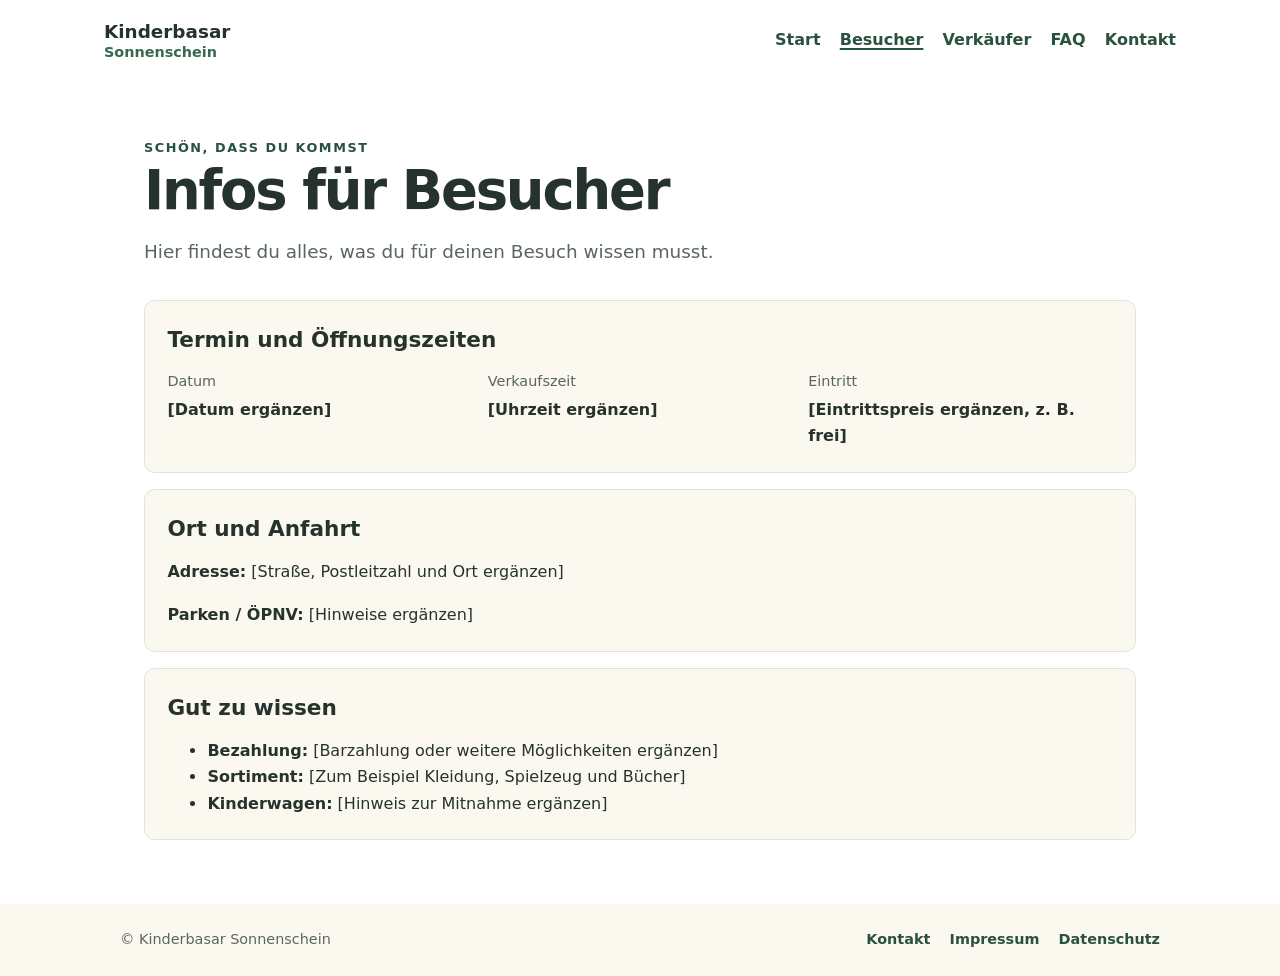
==== besucher.html @ 3a84733f "erster Versuch" ====
<!doctype html>
<html lang="de">
<head>
  <meta charset="utf-8">
  <meta name="viewport" content="width=device-width, initial-scale=1">
  <meta name="description" content="Öffnungszeiten, Anfahrt und wichtige Hinweise für Besucher des Kinderbasars.">
  <title>Für Besucher – Kinderbasar Sonnenschein</title>
  <link rel="stylesheet" href="styles.css">
</head>
<body>
  <a class="skip-link" href="#inhalt">Zum Inhalt springen</a>
  <header class="site-header">
    <a class="brand" href="index.html">Kinderbasar <span>Sonnenschein</span></a>
    <nav aria-label="Hauptnavigation">
      <a href="index.html">Start</a><a aria-current="page" href="besucher.html">Besucher</a><a href="verkaeufer.html">Verkäufer</a><a href="faq.html">FAQ</a><a href="kontakt.html">Kontakt</a>
    </nav>
  </header>
  <main id="inhalt" class="page">
    <p class="eyebrow">Schön, dass du kommst</p>
    <h1>Infos für Besucher</h1>
    <p class="intro">Hier findest du alles, was du für deinen Besuch wissen musst.</p>
    <section class="info-panel">
      <h2>Termin und Öffnungszeiten</h2>
      <dl class="event-details">
        <div><dt>Datum</dt><dd>[Datum ergänzen]</dd></div>
        <div><dt>Verkaufszeit</dt><dd>[Uhrzeit ergänzen]</dd></div>
        <div><dt>Eintritt</dt><dd>[Eintrittspreis ergänzen, z. B. frei]</dd></div>
      </dl>
    </section>
    <section class="info-panel">
      <h2>Ort und Anfahrt</h2>
      <p><strong>Adresse:</strong> [Straße, Postleitzahl und Ort ergänzen]</p>
      <p><strong>Parken / ÖPNV:</strong> [Hinweise ergänzen]</p>
    </section>
    <section class="info-panel">
      <h2>Gut zu wissen</h2>
      <ul>
        <li><strong>Bezahlung:</strong> [Barzahlung oder weitere Möglichkeiten ergänzen]</li>
        <li><strong>Sortiment:</strong> [Zum Beispiel Kleidung, Spielzeug und Bücher]</li>
        <li><strong>Kinderwagen:</strong> [Hinweis zur Mitnahme ergänzen]</li>
      </ul>
    </section>
  </main>
  <footer class="site-footer">
    <span>© Kinderbasar Sonnenschein</span>
    <div><a href="kontakt.html">Kontakt</a><a href="impressum.html">Impressum</a><a href="datenschutz.html">Datenschutz</a></div>
  </footer>
</body>
</html>
---- styles.css ----
:root {
  color-scheme: light;
  --ink: #26332d;
  --muted: #59665f;
  --green: #37694f;
  --green-dark: #28523d;
  --mint: #eaf3ec;
  --cream: #fbf8f0;
  --line: #dce5dc;
  font-family: system-ui, -apple-system, "Segoe UI", sans-serif;
}

* {
  box-sizing: border-box;
}

body {
  margin: 0;
  color: var(--ink);
  background: #fff;
  line-height: 1.65;
}

a {
  color: var(--green-dark);
  text-underline-offset: 0.18em;
}

a:hover {
  color: #173d2b;
}

a:focus-visible,
summary:focus-visible {
  outline: 3px solid #d07a35;
  outline-offset: 3px;
}

.skip-link {
  position: absolute;
  top: -5rem;
  left: 1rem;
  z-index: 1;
  padding: 0.65rem 1rem;
  background: #fff;
}

.skip-link:focus {
  top: 1rem;
}

.site-header {
  display: flex;
  align-items: center;
  justify-content: space-between;
  gap: 1.5rem;
  max-width: 1120px;
  margin: 0 auto;
  padding: 1.25rem 1.5rem;
}

.brand {
  color: var(--ink);
  font-size: 1.15rem;
  font-weight: 750;
  line-height: 1.25;
  text-decoration: none;
}

.brand span {
  display: block;
  color: var(--green);
  font-size: 0.9rem;
}

nav {
  display: flex;
  flex-wrap: wrap;
  gap: 0.35rem 1.2rem;
}

nav a,
.site-footer a {
  font-weight: 600;
  text-decoration: none;
}

nav a[aria-current="page"] {
  text-decoration: underline;
  text-decoration-thickness: 2px;
}

.hero {
  padding: 5rem max(1.5rem, calc((100% - 1040px) / 2));
  background: var(--mint);
}

.hero h1,
.page h1 {
  max-width: 760px;
  margin: 0.2rem 0 1rem;
  font-size: clamp(2.2rem, 6vw, 4.1rem);
  line-height: 1.1;
  letter-spacing: -0.04em;
}

.intro {
  max-width: 650px;
  color: var(--muted);
  font-size: 1.15rem;
}

.eyebrow {
  margin: 0;
  color: var(--green-dark);
  font-size: 0.8rem;
  font-weight: 750;
  letter-spacing: 0.12em;
  text-transform: uppercase;
}

.button {
  display: inline-block;
  margin-top: 1rem;
  padding: 0.75rem 1.15rem;
  border-radius: 0.45rem;
  color: #fff;
  background: var(--green);
  font-weight: 700;
  text-decoration: none;
}

.button:hover {
  color: #fff;
  background: var(--green-dark);
}

.next-event,
.section,
.page {
  max-width: 1040px;
  margin: 0 auto;
  padding: 3.25rem 1.5rem;
}

.next-event {
  display: grid;
  grid-template-columns: minmax(180px, 0.7fr) 1.3fr;
  gap: 2rem;
  align-items: start;
  border-bottom: 1px solid var(--line);
}

h2 {
  margin: 0.25rem 0 1rem;
  font-size: clamp(1.5rem, 3vw, 2rem);
  line-height: 1.25;
}

h3 {
  margin: 0 0 0.5rem;
  font-size: 1.2rem;
}

.event-details {
  display: grid;
  grid-template-columns: repeat(auto-fit, minmax(140px, 1fr));
  gap: 1rem;
  margin: 0;
}

.event-details dt {
  color: var(--muted);
  font-size: 0.9rem;
}

.event-details dd {
  margin: 0.2rem 0 0;
  font-weight: 700;
}

.section {
  padding-top: 2.5rem;
}

.card-grid {
  display: grid;
  grid-template-columns: repeat(3, minmax(0, 1fr));
  gap: 1rem;
  margin-top: 1.5rem;
}

.card,
.info-panel {
  padding: 1.4rem;
  border: 1px solid var(--line);
  border-radius: 0.65rem;
  background: #fff;
}

.card p {
  color: var(--muted);
}

.card a {
  font-weight: 700;
}

.page {
  min-height: 65vh;
  padding-top: 3.5rem;
  padding-bottom: 4rem;
}

.page h1 {
  font-size: clamp(2.2rem, 5vw, 3.4rem);
}

.page .intro {
  margin: 0 0 2rem;
}

.info-panel {
  margin-top: 1rem;
  background: var(--cream);
}

.info-panel h2 {
  font-size: 1.35rem;
}

.info-panel p:last-child,
.info-panel ul:last-child {
  margin-bottom: 0;
}

.notice {
  max-width: 760px;
  padding: 1rem 1.2rem;
  border-left: 4px solid #d07a35;
  background: #fff4e8;
}

.faq-list {
  max-width: 760px;
  margin-top: 2rem;
  border-top: 1px solid var(--line);
}

.faq-list details {
  padding: 1.15rem 0;
  border-bottom: 1px solid var(--line);
}

.faq-list summary {
  cursor: pointer;
  font-weight: 700;
}

.site-footer {
  display: flex;
  justify-content: space-between;
  gap: 1rem;
  padding: 1.5rem max(1.5rem, calc((100% - 1040px) / 2));
  color: var(--muted);
  background: var(--cream);
  font-size: 0.9rem;
}

.site-footer div {
  display: flex;
  flex-wrap: wrap;
  gap: 0.5rem 1.2rem;
}

@media (max-width: 700px) {
  .site-header,
  .site-footer {
    align-items: flex-start;
    flex-direction: column;
  }

  nav {
    gap: 0.35rem 0.9rem;
  }

  .hero {
    padding-top: 3.5rem;
    padding-bottom: 3.5rem;
  }

  .next-event {
    grid-template-columns: 1fr;
    gap: 1.25rem;
  }

  .card-grid {
    grid-template-columns: 1fr;
  }
}
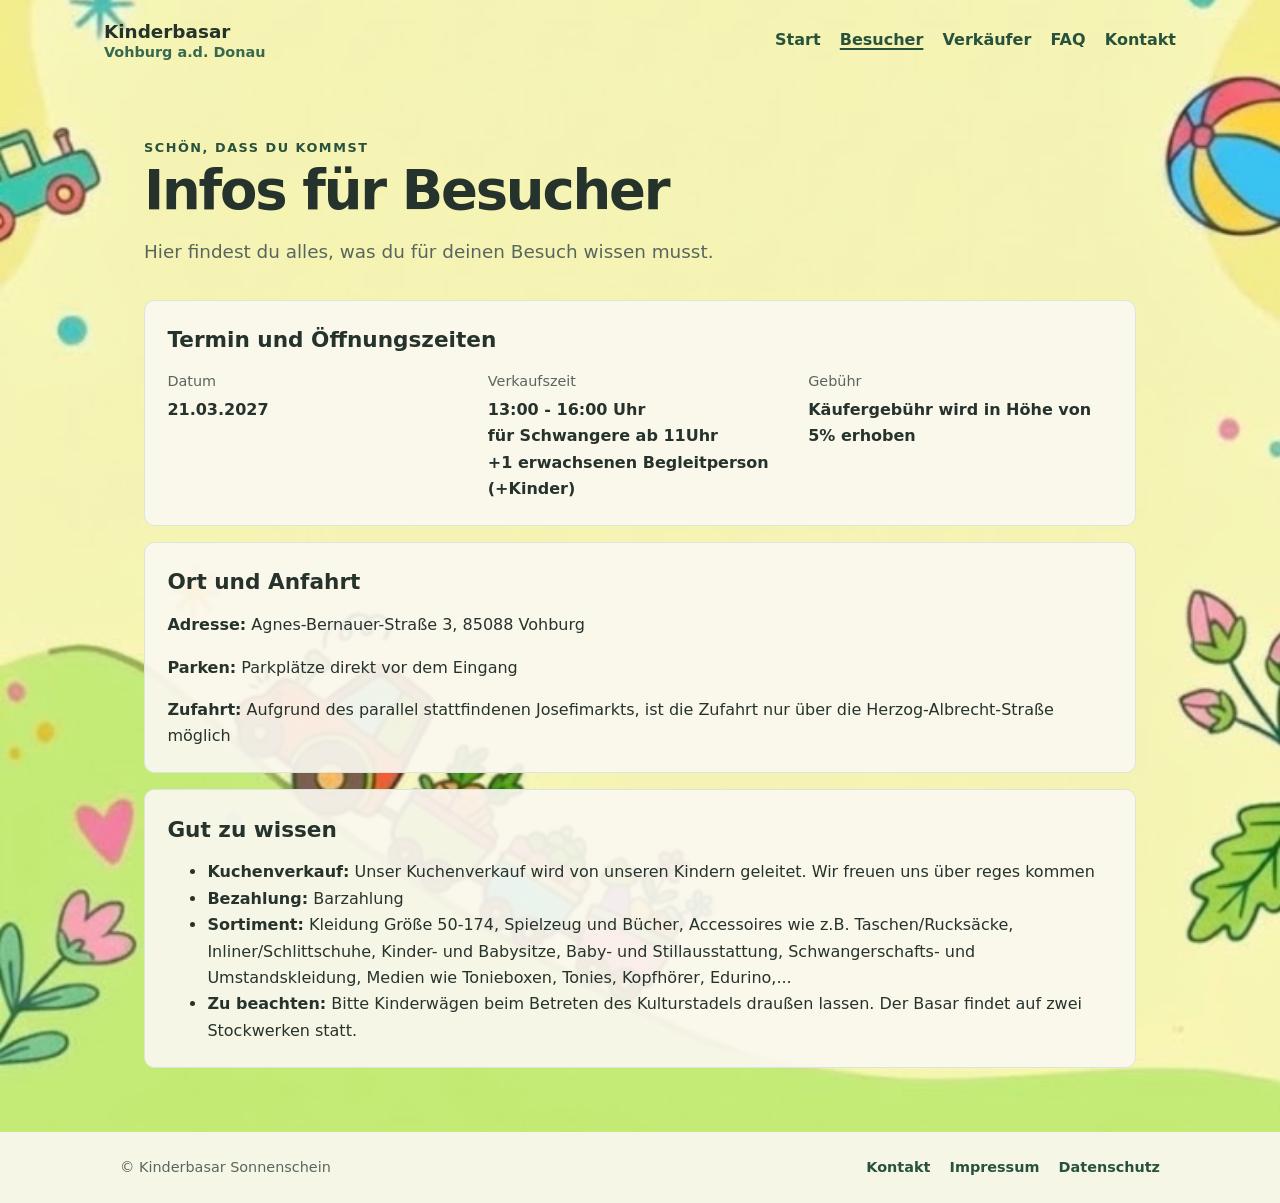
==== commit 568c92a0: "erste Anpassungen" ====
--- a/besucher.html
+++ b/besucher.html
@@ -10,7 +10,7 @@
 <body>
   <a class="skip-link" href="#inhalt">Zum Inhalt springen</a>
   <header class="site-header">
-    <a class="brand" href="index.html">Kinderbasar <span>Sonnenschein</span></a>
+    <a class="brand" href="index.html">Kinderbasar <span>Vohburg a.d. Donau</span></a>
     <nav aria-label="Hauptnavigation">
       <a href="index.html">Start</a><a aria-current="page" href="besucher.html">Besucher</a><a href="verkaeufer.html">Verkäufer</a><a href="faq.html">FAQ</a><a href="kontakt.html">Kontakt</a>
     </nav>
@@ -22,22 +22,26 @@
     <section class="info-panel">
       <h2>Termin und Öffnungszeiten</h2>
       <dl class="event-details">
-        <div><dt>Datum</dt><dd>[Datum ergänzen]</dd></div>
-        <div><dt>Verkaufszeit</dt><dd>[Uhrzeit ergänzen]</dd></div>
-        <div><dt>Eintritt</dt><dd>[Eintrittspreis ergänzen, z. B. frei]</dd></div>
+        <div><dt>Datum</dt><dd>21.03.2027</dd></div>
+        <div><dt>Verkaufszeit</dt><dd>13:00 - 16:00 Uhr <br>
+        für Schwangere ab 11Uhr <br>
+      +1 erwachsenen Begleitperson (+Kinder)</dd></div>
+        <div><dt>Gebühr</dt><dd>Käufergebühr wird in Höhe von 5% erhoben</dd></div>
       </dl>
     </section>
     <section class="info-panel">
       <h2>Ort und Anfahrt</h2>
-      <p><strong>Adresse:</strong> [Straße, Postleitzahl und Ort ergänzen]</p>
-      <p><strong>Parken / ÖPNV:</strong> [Hinweise ergänzen]</p>
+      <p><strong>Adresse:</strong> Agnes-Bernauer-Straße 3, 85088 Vohburg</p>
+      <p><strong>Parken:</strong> Parkplätze direkt vor dem Eingang</p>
+      <p><strong>Zufahrt:</strong> Aufgrund des parallel stattfindenen Josefimarkts, ist die Zufahrt nur über die Herzog-Albrecht-Straße möglich</p>
     </section>
     <section class="info-panel">
       <h2>Gut zu wissen</h2>
       <ul>
-        <li><strong>Bezahlung:</strong> [Barzahlung oder weitere Möglichkeiten ergänzen]</li>
-        <li><strong>Sortiment:</strong> [Zum Beispiel Kleidung, Spielzeug und Bücher]</li>
-        <li><strong>Kinderwagen:</strong> [Hinweis zur Mitnahme ergänzen]</li>
+        <li><strong>Kuchenverkauf:</strong> Unser Kuchenverkauf wird von unseren Kindern geleitet. Wir freuen uns über reges kommen</li>
+        <li><strong>Bezahlung:</strong> Barzahlung</li>
+        <li><strong>Sortiment:</strong> Kleidung Größe 50-174, Spielzeug und Bücher, Accessoires wie z.B. Taschen/Rucksäcke, Inliner/Schlittschuhe, Kinder- und Babysitze, Baby- und Stillausstattung, Schwangerschafts- und Umstandskleidung, Medien wie Tonieboxen, Tonies, Kopfhörer, Edurino,... </li>
+        <li><strong>Zu beachten:</strong> Bitte Kinderwägen beim Betreten des Kulturstadels draußen lassen. Der Basar findet auf zwei Stockwerken statt. </li>
       </ul>
     </section>
   </main>
--- a/styles.css
+++ b/styles.css
@@ -17,7 +17,7 @@
 body {
   margin: 0;
   color: var(--ink);
-  background: #fff;
+  background: #fff url("image.jpg") center center / cover fixed no-repeat;
   line-height: 1.65;
 }
 
@@ -92,7 +92,7 @@
 
 .hero {
   padding: 5rem max(1.5rem, calc((100% - 1040px) / 2));
-  background: var(--mint);
+  background: rgb(234 243 236 / 82%);
 }
 
 .hero h1,
@@ -195,7 +195,7 @@
   padding: 1.4rem;
   border: 1px solid var(--line);
   border-radius: 0.65rem;
-  background: #fff;
+  background: rgb(255 255 255 / 90%);
 }
 
 .card p {
@@ -222,7 +222,7 @@
 
 .info-panel {
   margin-top: 1rem;
-  background: var(--cream);
+  background: rgb(251 248 240 / 92%);
 }
 
 .info-panel h2 {
@@ -263,7 +263,7 @@
   gap: 1rem;
   padding: 1.5rem max(1.5rem, calc((100% - 1040px) / 2));
   color: var(--muted);
-  background: var(--cream);
+  background: rgb(251 248 240 / 92%);
   font-size: 0.9rem;
 }
 
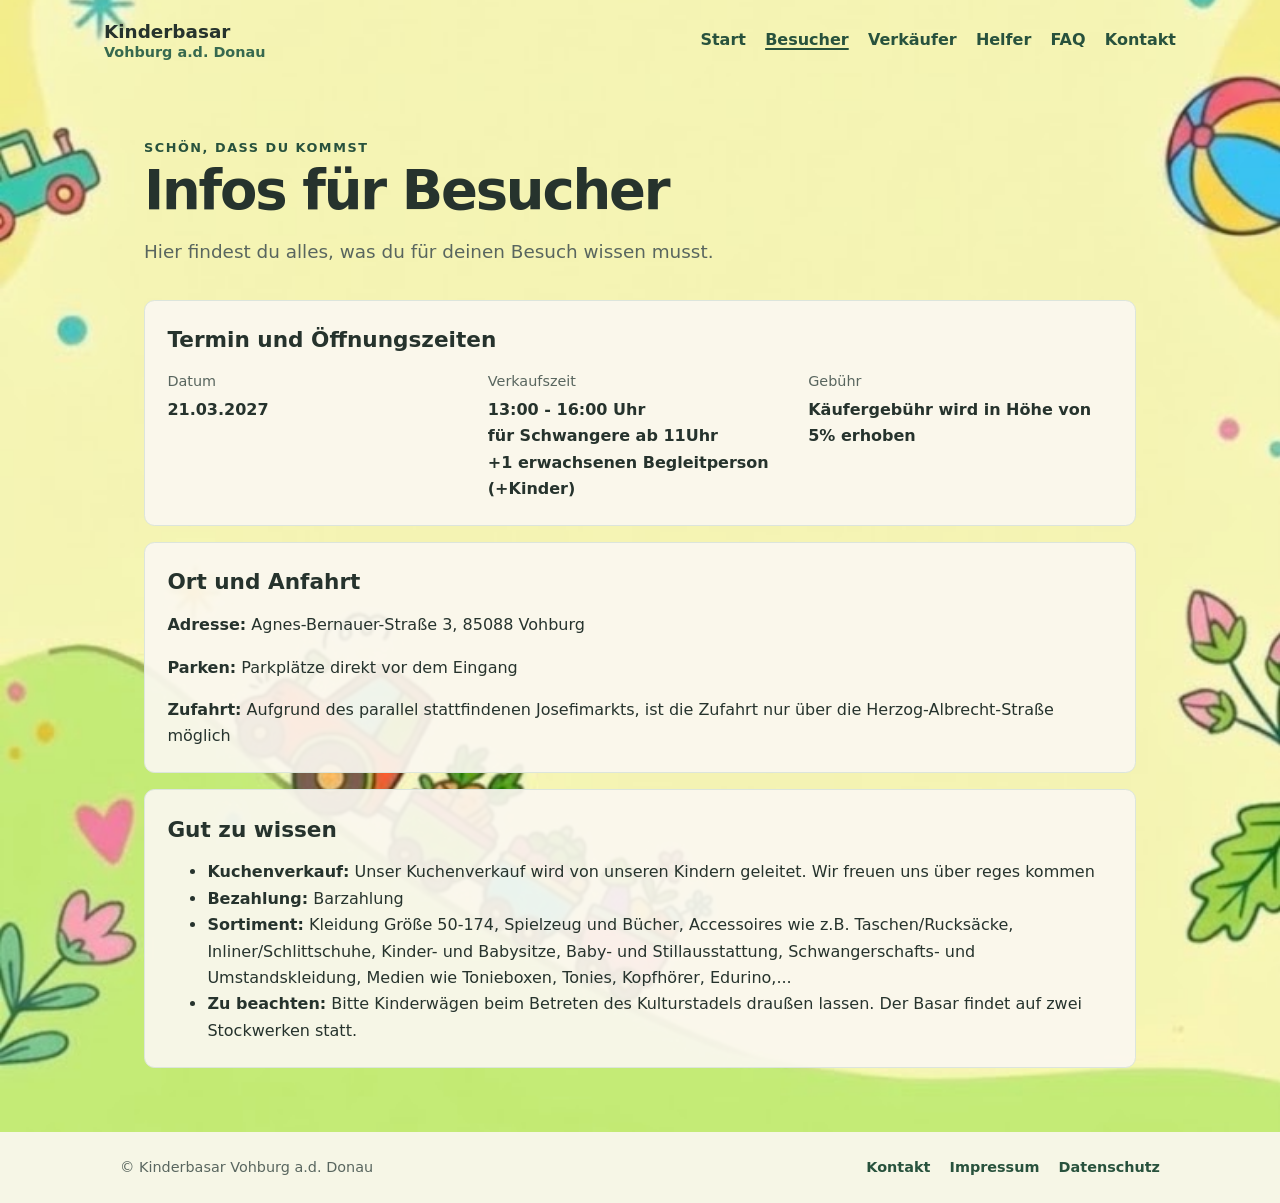
==== commit aa20eb83: "anpassungen verkäufer" ====
--- a/besucher.html
+++ b/besucher.html
@@ -4,7 +4,7 @@
   <meta charset="utf-8">
   <meta name="viewport" content="width=device-width, initial-scale=1">
   <meta name="description" content="Öffnungszeiten, Anfahrt und wichtige Hinweise für Besucher des Kinderbasars.">
-  <title>Für Besucher – Kinderbasar Sonnenschein</title>
+  <title>Für Besucher – Kinderbasar Vohburg a.d. Donau</title>
   <link rel="stylesheet" href="styles.css">
 </head>
 <body>
@@ -12,7 +12,7 @@
   <header class="site-header">
     <a class="brand" href="index.html">Kinderbasar <span>Vohburg a.d. Donau</span></a>
     <nav aria-label="Hauptnavigation">
-      <a href="index.html">Start</a><a aria-current="page" href="besucher.html">Besucher</a><a href="verkaeufer.html">Verkäufer</a><a href="faq.html">FAQ</a><a href="kontakt.html">Kontakt</a>
+      <a href="index.html">Start</a><a aria-current="page" href="besucher.html">Besucher</a><a href="verkaeufer.html">Verkäufer</a><a href="helfer.html">Helfer</a><a href="faq.html">FAQ</a><a href="kontakt.html">Kontakt</a>
     </nav>
   </header>
   <main id="inhalt" class="page">
@@ -46,7 +46,7 @@
     </section>
   </main>
   <footer class="site-footer">
-    <span>© Kinderbasar Sonnenschein</span>
+    <span>© Kinderbasar Vohburg a.d. Donau</span>
     <div><a href="kontakt.html">Kontakt</a><a href="impressum.html">Impressum</a><a href="datenschutz.html">Datenschutz</a></div>
   </footer>
 </body>
--- a/styles.css
+++ b/styles.css
@@ -73,6 +73,14 @@
   font-size: 0.9rem;
 }
 
+.brand--home {
+  font-size: 1.4rem;
+}
+
+.brand--home span {
+  font-size: 1.1rem;
+}
+
 nav {
   display: flex;
   flex-wrap: wrap;
@@ -91,7 +99,7 @@
 }
 
 .hero {
-  padding: 5rem max(1.5rem, calc((100% - 1040px) / 2));
+  padding: 4rem max(1.5rem, calc((100% - 1040px) / 2));
   background: rgb(234 243 236 / 82%);
 }
 
@@ -285,8 +293,8 @@
   }
 
   .hero {
-    padding-top: 3.5rem;
-    padding-bottom: 3.5rem;
+    padding-top: 3rem;
+    padding-bottom: 3rem;
   }
 
   .next-event {
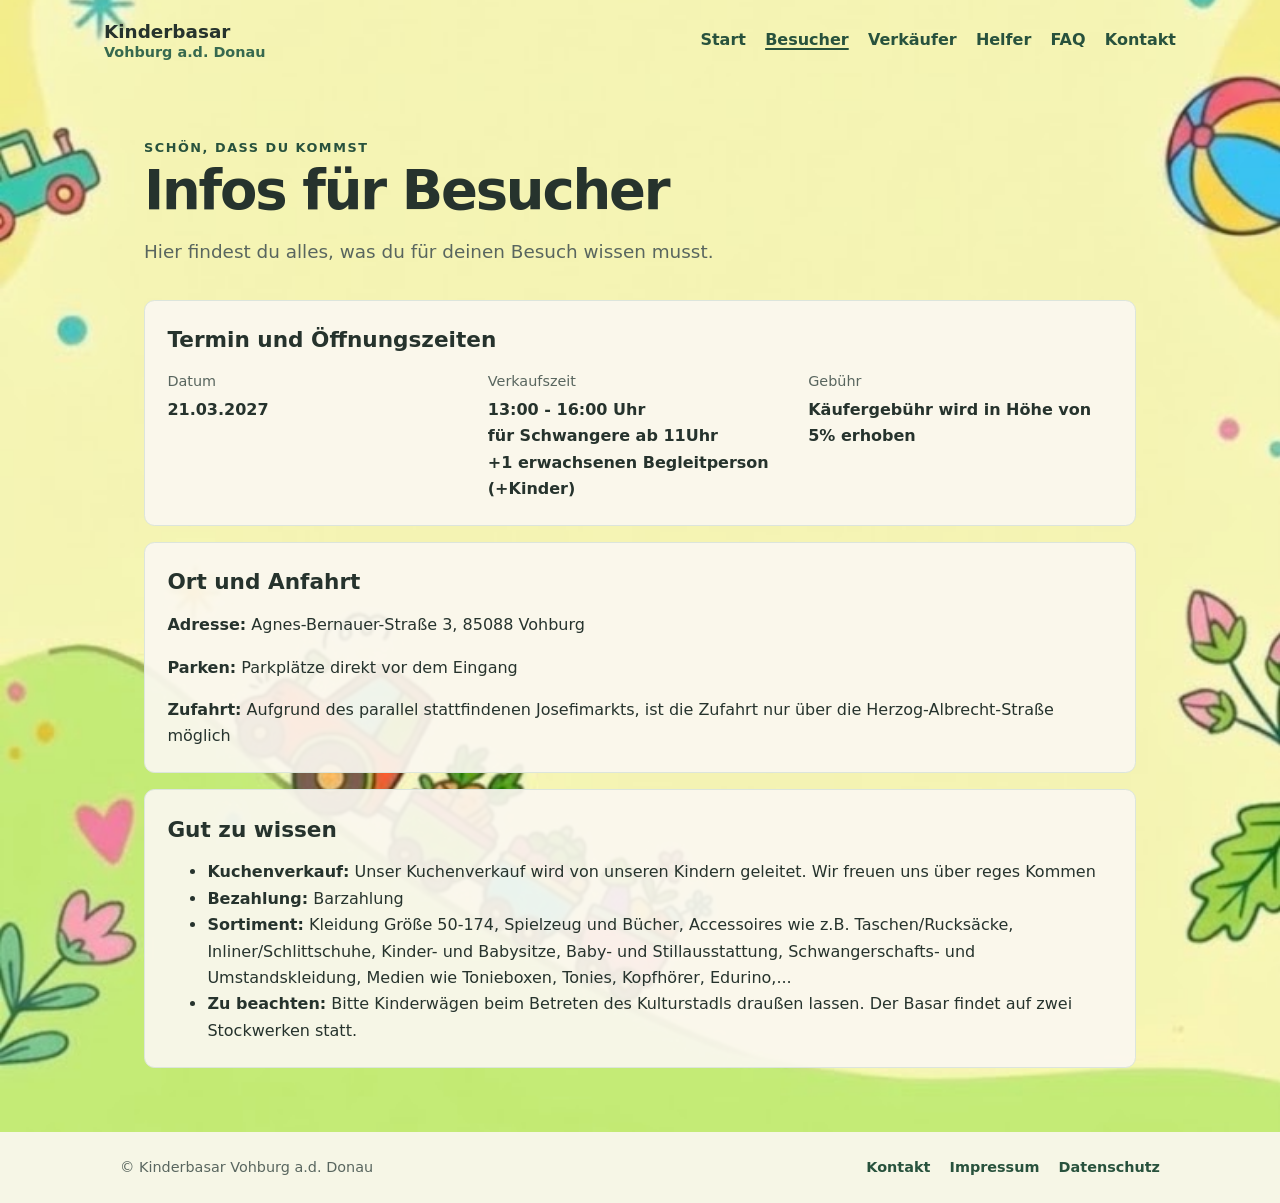
==== commit c7288456: "impressum erstellt" ====
--- a/besucher.html
+++ b/besucher.html
@@ -38,10 +38,10 @@
     <section class="info-panel">
       <h2>Gut zu wissen</h2>
       <ul>
-        <li><strong>Kuchenverkauf:</strong> Unser Kuchenverkauf wird von unseren Kindern geleitet. Wir freuen uns über reges kommen</li>
+        <li><strong>Kuchenverkauf:</strong> Unser Kuchenverkauf wird von unseren Kindern geleitet. Wir freuen uns über reges Kommen</li>
         <li><strong>Bezahlung:</strong> Barzahlung</li>
         <li><strong>Sortiment:</strong> Kleidung Größe 50-174, Spielzeug und Bücher, Accessoires wie z.B. Taschen/Rucksäcke, Inliner/Schlittschuhe, Kinder- und Babysitze, Baby- und Stillausstattung, Schwangerschafts- und Umstandskleidung, Medien wie Tonieboxen, Tonies, Kopfhörer, Edurino,... </li>
-        <li><strong>Zu beachten:</strong> Bitte Kinderwägen beim Betreten des Kulturstadels draußen lassen. Der Basar findet auf zwei Stockwerken statt. </li>
+        <li><strong>Zu beachten:</strong> Bitte Kinderwägen beim Betreten des Kulturstadls draußen lassen. Der Basar findet auf zwei Stockwerken statt. </li>
       </ul>
     </section>
   </main>
--- a/styles.css
+++ b/styles.css
@@ -74,11 +74,11 @@
 }
 
 .brand--home {
-  font-size: 1.4rem;
+  font-size: 2.8rem;
 }
 
 .brand--home span {
-  font-size: 1.1rem;
+  font-size: 2.2rem;
 }
 
 nav {
@@ -237,6 +237,40 @@
   font-size: 1.35rem;
 }
 
+.contact-form {
+  display: grid;
+  gap: 1rem;
+  max-width: 650px;
+}
+
+.contact-form label {
+  display: block;
+  margin-bottom: 0.3rem;
+  font-weight: 650;
+}
+
+.contact-form input,
+.contact-form textarea {
+  width: 100%;
+  padding: 0.65rem 0.75rem;
+  border: 1px solid var(--line);
+  border-radius: 0.35rem;
+  color: var(--ink);
+  background: #fff;
+  font: inherit;
+}
+
+.contact-form textarea {
+  resize: vertical;
+}
+
+.contact-form button {
+  justify-self: start;
+  border: 0;
+  cursor: pointer;
+  font: inherit;
+}
+
 .info-panel p:last-child,
 .info-panel ul:last-child {
   margin-bottom: 0;
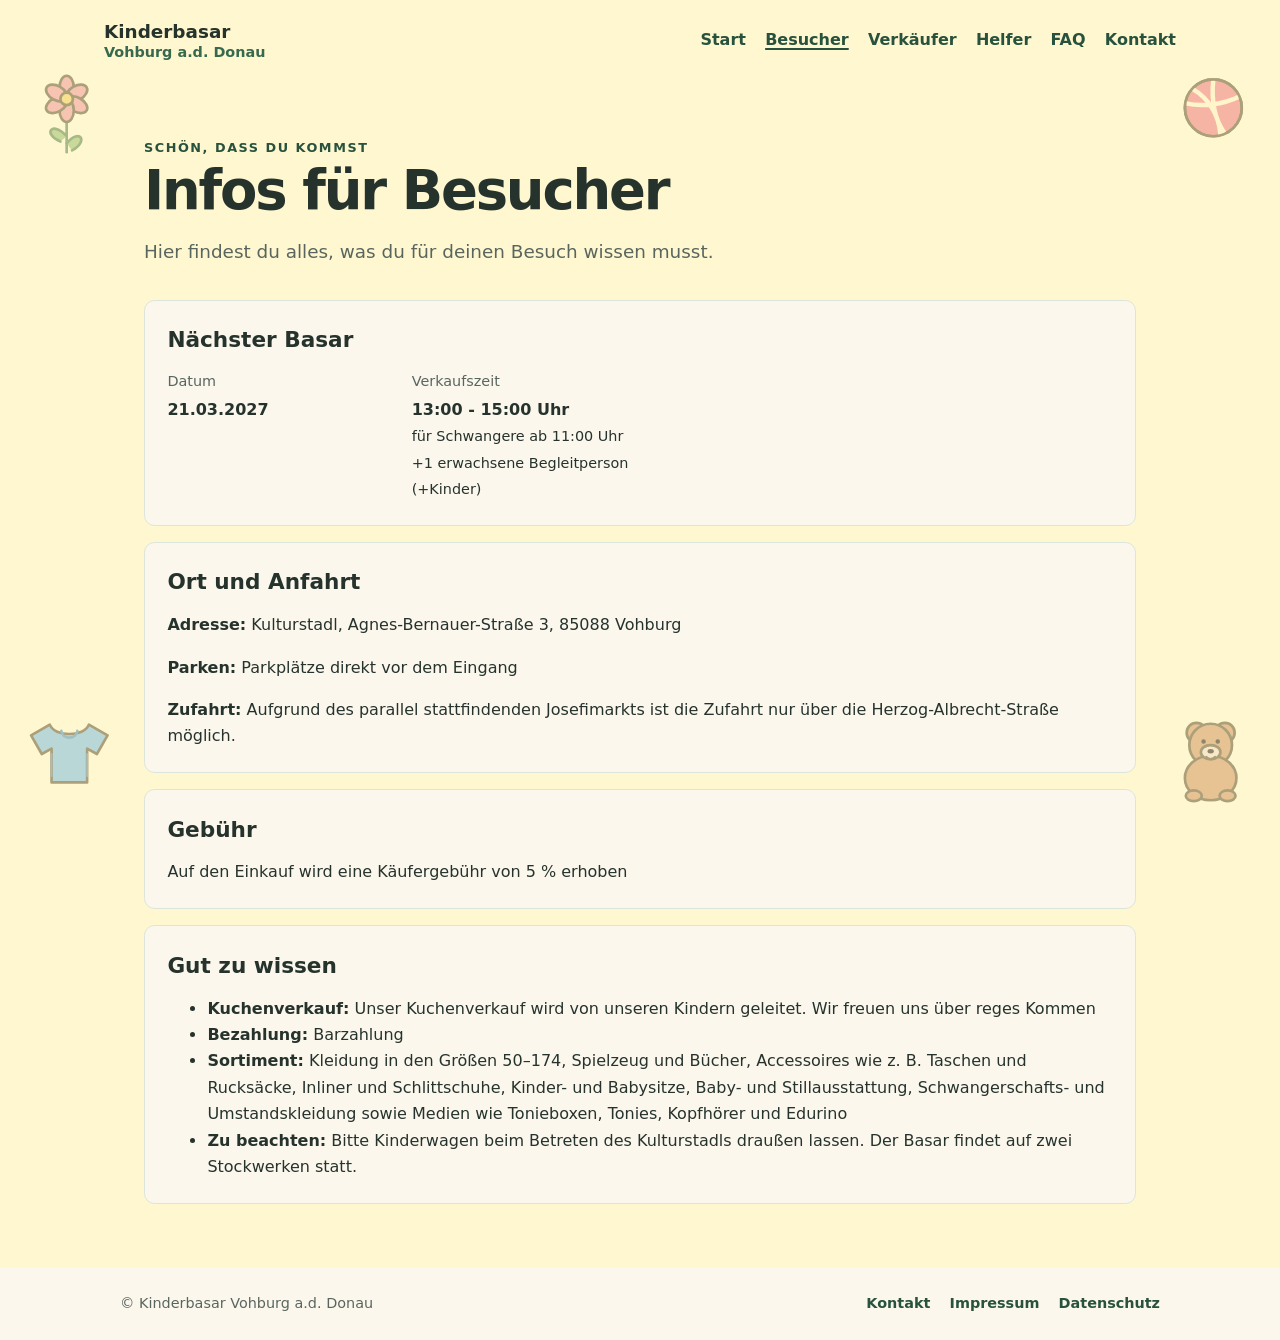
==== commit e04250c6: "finale Änderungen" ====
--- a/besucher.html
+++ b/besucher.html
@@ -20,28 +20,30 @@
     <h1>Infos für Besucher</h1>
     <p class="intro">Hier findest du alles, was du für deinen Besuch wissen musst.</p>
     <section class="info-panel">
-      <h2>Termin und Öffnungszeiten</h2>
+      <h2>Nächster Basar</h2>
       <dl class="event-details">
         <div><dt>Datum</dt><dd>21.03.2027</dd></div>
-        <div><dt>Verkaufszeit</dt><dd>13:00 - 16:00 Uhr <br>
-        für Schwangere ab 11Uhr <br>
-      +1 erwachsenen Begleitperson (+Kinder)</dd></div>
-        <div><dt>Gebühr</dt><dd>Käufergebühr wird in Höhe von 5% erhoben</dd></div>
+        <div><dt>Verkaufszeit</dt><dd>13:00 - 15:00 Uhr<br>
+          <span class="event-time-note">für Schwangere ab 11:00 Uhr<br>+1 erwachsene Begleitperson (+Kinder)</span></dd></div>
       </dl>
     </section>
     <section class="info-panel">
       <h2>Ort und Anfahrt</h2>
-      <p><strong>Adresse:</strong> Agnes-Bernauer-Straße 3, 85088 Vohburg</p>
+      <p><strong>Adresse:</strong> Kulturstadl, Agnes-Bernauer-Straße 3, 85088 Vohburg</p>
       <p><strong>Parken:</strong> Parkplätze direkt vor dem Eingang</p>
-      <p><strong>Zufahrt:</strong> Aufgrund des parallel stattfindenen Josefimarkts, ist die Zufahrt nur über die Herzog-Albrecht-Straße möglich</p>
+      <p><strong>Zufahrt:</strong> Aufgrund des parallel stattfindenden Josefimarkts ist die Zufahrt nur über die Herzog-Albrecht-Straße möglich.</p>
+    </section>
+    <section class="info-panel">
+      <h2>Gebühr</h2>
+      <p>Auf den Einkauf wird eine Käufergebühr von 5 % erhoben</p>
     </section>
     <section class="info-panel">
       <h2>Gut zu wissen</h2>
       <ul>
         <li><strong>Kuchenverkauf:</strong> Unser Kuchenverkauf wird von unseren Kindern geleitet. Wir freuen uns über reges Kommen</li>
         <li><strong>Bezahlung:</strong> Barzahlung</li>
-        <li><strong>Sortiment:</strong> Kleidung Größe 50-174, Spielzeug und Bücher, Accessoires wie z.B. Taschen/Rucksäcke, Inliner/Schlittschuhe, Kinder- und Babysitze, Baby- und Stillausstattung, Schwangerschafts- und Umstandskleidung, Medien wie Tonieboxen, Tonies, Kopfhörer, Edurino,... </li>
-        <li><strong>Zu beachten:</strong> Bitte Kinderwägen beim Betreten des Kulturstadls draußen lassen. Der Basar findet auf zwei Stockwerken statt. </li>
+        <li><strong>Sortiment:</strong> Kleidung in den Größen 50–174, Spielzeug und Bücher, Accessoires wie z. B. Taschen und Rucksäcke, Inliner und Schlittschuhe, Kinder- und Babysitze, Baby- und Stillausstattung, Schwangerschafts- und Umstandskleidung sowie Medien wie Tonieboxen, Tonies, Kopfhörer und Edurino</li>
+        <li><strong>Zu beachten:</strong> Bitte Kinderwagen beim Betreten des Kulturstadls draußen lassen. Der Basar findet auf zwei Stockwerken statt.</li>
       </ul>
     </section>
   </main>
--- a/styles.css
+++ b/styles.css
@@ -17,7 +17,12 @@
 body {
   margin: 0;
   color: var(--ink);
-  background: #fff url("image.jpg") center center / cover fixed no-repeat;
+  background-color: #fff7cf;
+  background-image: url("hintergrund.svg");
+  background-position: center;
+  background-size: 100% 100vh;
+  background-repeat: no-repeat;
+  background-attachment: fixed;
   line-height: 1.65;
 }
 
@@ -99,8 +104,15 @@
 }
 
 .hero {
+  margin-top: 2rem;
   padding: 4rem max(1.5rem, calc((100% - 1040px) / 2));
-  background: rgb(234 243 236 / 82%);
+  background: rgb(255 239 224 / 90%);
+  text-align: center;
+}
+
+.hero .intro {
+  margin-right: auto;
+  margin-left: auto;
 }
 
 .hero h1,
@@ -154,7 +166,7 @@
 .next-event {
   display: grid;
   grid-template-columns: minmax(180px, 0.7fr) 1.3fr;
-  gap: 2rem;
+  gap: 1rem;
   align-items: start;
   border-bottom: 1px solid var(--line);
 }
@@ -172,7 +184,7 @@
 
 .event-details {
   display: grid;
-  grid-template-columns: repeat(auto-fit, minmax(140px, 1fr));
+  grid-template-columns: minmax(120px, 0.8fr) minmax(160px, 1fr) minmax(220px, 1.4fr);
   gap: 1rem;
   margin: 0;
 }
@@ -185,6 +197,19 @@
 .event-details dd {
   margin: 0.2rem 0 0;
   font-weight: 700;
+}
+
+.event-location {
+  padding-left: 1rem;
+}
+
+.event-time {
+  margin-left: -1rem;
+}
+
+.event-time-note {
+  font-size: 0.9rem;
+  font-weight: 400;
 }
 
 .section {
@@ -235,6 +260,10 @@
 
 .info-panel h2 {
   font-size: 1.35rem;
+}
+
+.registration-date {
+  color: #b84d4d;
 }
 
 .contact-form {
@@ -336,6 +365,10 @@
     gap: 1.25rem;
   }
 
+  .event-details {
+    grid-template-columns: repeat(auto-fit, minmax(140px, 1fr));
+  }
+
   .card-grid {
     grid-template-columns: 1fr;
   }
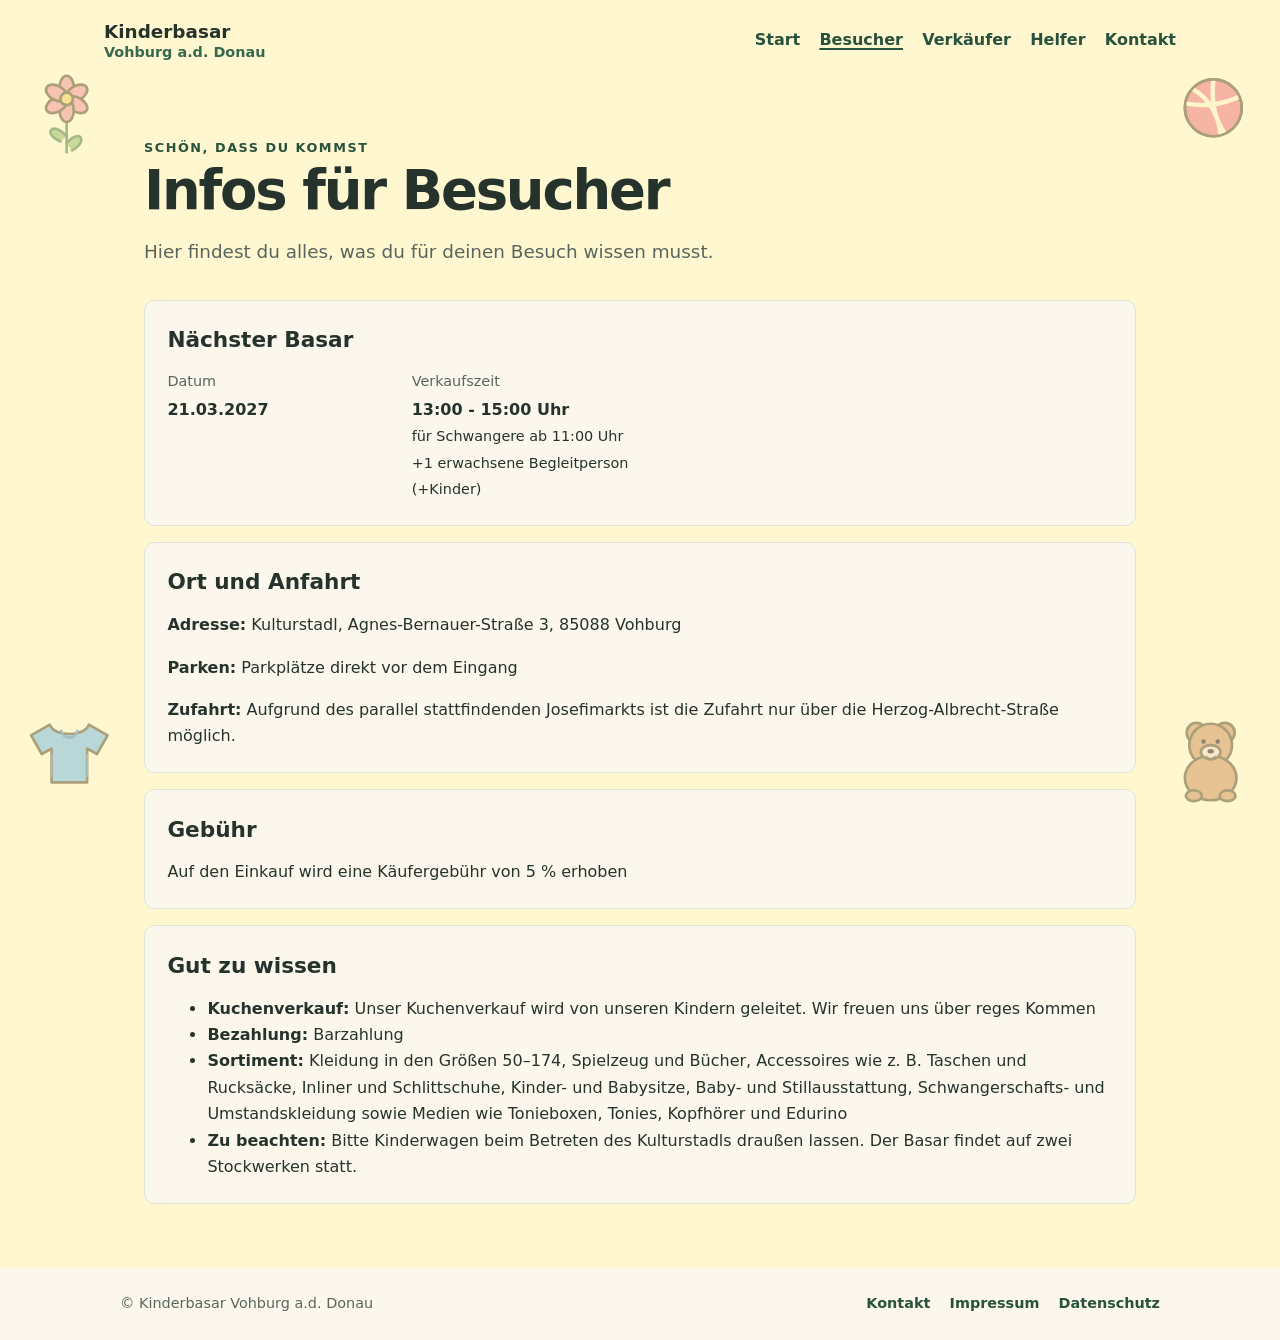
==== commit b25dfffe: "add sitemap.xml to allow google search crawler" ====
--- a/besucher.html
+++ b/besucher.html
@@ -5,6 +5,7 @@
   <meta name="viewport" content="width=device-width, initial-scale=1">
   <meta name="description" content="Öffnungszeiten, Anfahrt und wichtige Hinweise für Besucher des Kinderbasars.">
   <title>Für Besucher – Kinderbasar Vohburg a.d. Donau</title>
+  <link rel="canonical" href="https://kinderbasarvohburg.github.io/basar_page/besucher.html">
   <link rel="stylesheet" href="styles.css">
 </head>
 <body>
@@ -12,7 +13,7 @@
   <header class="site-header">
     <a class="brand" href="index.html">Kinderbasar <span>Vohburg a.d. Donau</span></a>
     <nav aria-label="Hauptnavigation">
-      <a href="index.html">Start</a><a aria-current="page" href="besucher.html">Besucher</a><a href="verkaeufer.html">Verkäufer</a><a href="helfer.html">Helfer</a><a href="faq.html">FAQ</a><a href="kontakt.html">Kontakt</a>
+      <a href="index.html">Start</a><a aria-current="page" href="besucher.html">Besucher</a><a href="verkaeufer.html">Verkäufer</a><a href="helfer.html">Helfer</a><a href="kontakt.html">Kontakt</a>
     </nav>
   </header>
   <main id="inhalt" class="page">
